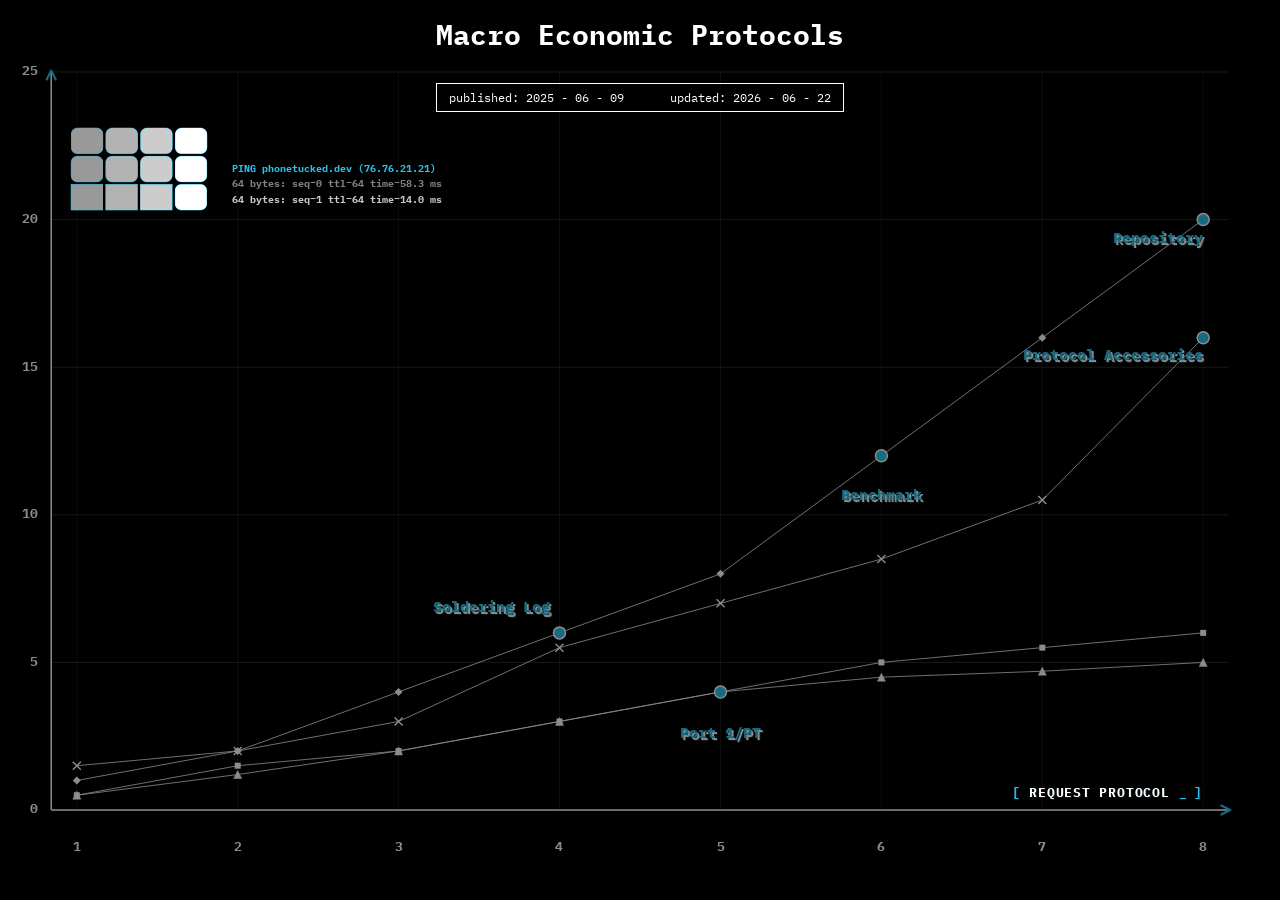
==== index.html @ 2f8aa79f "Ping readout (mobile): shrink font 9px->8px (font only; both lines & placement unchanged). Bump gall" ====
<!doctype html>
<html lang="en">
<head>
<meta charset="utf-8">
<title>Macro Economic Protocols</title>
<meta name="viewport" content="width=device-width,initial-scale=1">
<meta name="description" content="1'S">
<link rel="preconnect" href="https://fonts.googleapis.com">
<link rel="preconnect" href="https://fonts.gstatic.com" crossorigin>
<link href="https://fonts.googleapis.com/css2?family=IBM+Plex+Mono:wght@400;500;700&display=swap" rel="stylesheet">
<link href="gallery.css?v=82" rel="stylesheet" type="text/css" media="all">
</head>
<body class="home">
<header class="home-title">
  <div class="title-wrap">
    <h1>Macro Economic Protocols</h1>
    <div class="home-legend"><span>published: 2025 - 06 - 09</span><span>updated: 2026 - 06 - 22</span></div>
  </div>
</header>
<figure id="chart">
<svg width="100%" height="100%" preserveAspectRatio="none" role="img" aria-label="Macro Economic Protocols — line chart">
  <defs>
    <path id="mk-navy" d="M0,-4 L4,0 L0,4 L-4,0 Z" fill="#ffffff"/>
    <rect id="mk-magenta" x="-3" y="-3" width="6" height="6" fill="#ffffff"/>
    <path id="mk-yellow" d="M0,-4 L4,4 L-4,4 Z" fill="#ffffff" stroke="#ffffff" stroke-width="0.5"/>
    <path id="mk-cyan" d="M-4,-4 L4,4 M4,-4 L-4,4" stroke="#ffffff" stroke-width="1.4"/>
    <marker id="axis-arrow" markerWidth="10" markerHeight="10" refX="7" refY="5" orient="auto" markerUnits="strokeWidth">
      <path d="M2,2 L8,5 L2,8" fill="none" stroke="#29c2ec" stroke-width="1.4" stroke-linecap="round" stroke-linejoin="round"/>
    </marker>
  </defs>
  <g class="grid">
    <line x1="4%" y1="90.0%" x2="96%" y2="90.0%"/>
    <line x1="4%" y1="73.6%" x2="96%" y2="73.6%"/>
    <line x1="4%" y1="57.2%" x2="96%" y2="57.2%"/>
    <line x1="4%" y1="40.8%" x2="96%" y2="40.8%"/>
    <line x1="4%" y1="24.4%" x2="96%" y2="24.4%"/>
    <line x1="4%" y1="8.0%" x2="96%" y2="8.0%"/>
    <line class="vline" x1="6.0%" y1="8%" x2="6.0%" y2="90%"/>
    <line class="vline" x1="18.57%" y1="8%" x2="18.57%" y2="90%"/>
    <line class="vline" x1="31.14%" y1="8%" x2="31.14%" y2="90%"/>
    <line class="vline" x1="43.71%" y1="8%" x2="43.71%" y2="90%"/>
    <line class="vline" x1="56.29%" y1="8%" x2="56.29%" y2="90%"/>
    <line class="vline" x1="68.86%" y1="8%" x2="68.86%" y2="90%"/>
    <line class="vline" x1="81.43%" y1="8%" x2="81.43%" y2="90%"/>
    <line class="vline" x1="94.0%" y1="8%" x2="94.0%" y2="90%"/>
  </g>
  <line class="axis" x1="4%" y1="90%" x2="4%" y2="8%" marker-end="url(#axis-arrow)"/>
  <line class="axis" x1="4%" y1="90%" x2="96%" y2="90%" marker-end="url(#axis-arrow)"/>
  <g class="axis-label" text-anchor="end" dominant-baseline="middle">
    <text x="3%" y="90.0%">0</text>
    <text x="3%" y="73.6%">5</text>
    <text x="3%" y="57.2%">10</text>
    <text x="3%" y="40.8%">15</text>
    <text x="3%" y="24.4%">20</text>
    <text x="3%" y="8.0%">25</text>
  </g>
  <g class="axis-label" text-anchor="middle">
    <text x="6.0%" y="94.5%">1</text>
    <text x="18.57%" y="94.5%">2</text>
    <text x="31.14%" y="94.5%">3</text>
    <text x="43.71%" y="94.5%">4</text>
    <text x="56.29%" y="94.5%">5</text>
    <text x="68.86%" y="94.5%">6</text>
    <text x="81.43%" y="94.5%">7</text>
    <text x="94.0%" y="94.5%">8</text>
  </g>
  <g class="series" stroke="#ffffff">
    <line x1="6.0%" y1="88.36%" x2="18.57%" y2="85.08%"/>
    <line x1="18.57%" y1="85.08%" x2="31.14%" y2="83.44%"/>
    <line x1="31.14%" y1="83.44%" x2="43.71%" y2="80.16%"/>
    <line x1="43.71%" y1="80.16%" x2="56.29%" y2="76.88%"/>
    <line x1="56.29%" y1="76.88%" x2="68.86%" y2="73.6%"/>
    <line x1="68.86%" y1="73.6%" x2="81.43%" y2="71.96%"/>
    <line x1="81.43%" y1="71.96%" x2="94.0%" y2="70.32%"/>
  </g>
  <g class="markers">
    <use href="#mk-magenta" x="6.0%" y="88.36%"/>
    <use href="#mk-magenta" x="18.57%" y="85.08%"/>
    <use href="#mk-magenta" x="31.14%" y="83.44%"/>
    <use href="#mk-magenta" x="43.71%" y="80.16%"/>
    <use href="#mk-magenta" x="56.29%" y="76.88%"/>
    <use href="#mk-magenta" x="68.86%" y="73.6%"/>
    <use href="#mk-magenta" x="81.43%" y="71.96%"/>
    <use href="#mk-magenta" x="94.0%" y="70.32%"/>
  </g>
  <g class="series" stroke="#ffffff">
    <line x1="6.0%" y1="88.36%" x2="18.57%" y2="86.06%"/>
    <line x1="18.57%" y1="86.06%" x2="31.14%" y2="83.44%"/>
    <line x1="31.14%" y1="83.44%" x2="43.71%" y2="80.16%"/>
    <line x1="43.71%" y1="80.16%" x2="56.29%" y2="76.88%"/>
    <line x1="56.29%" y1="76.88%" x2="68.86%" y2="75.24%"/>
    <line x1="68.86%" y1="75.24%" x2="81.43%" y2="74.58%"/>
    <line x1="81.43%" y1="74.58%" x2="94.0%" y2="73.6%"/>
  </g>
  <g class="markers">
    <use href="#mk-yellow" x="6.0%" y="88.36%"/>
    <use href="#mk-yellow" x="18.57%" y="86.06%"/>
    <use href="#mk-yellow" x="31.14%" y="83.44%"/>
    <use href="#mk-yellow" x="43.71%" y="80.16%"/>
    <use href="#mk-yellow" x="56.29%" y="76.88%"/>
    <use href="#mk-yellow" x="68.86%" y="75.24%"/>
    <use href="#mk-yellow" x="81.43%" y="74.58%"/>
    <use href="#mk-yellow" x="94.0%" y="73.6%"/>
  </g>
  <g class="series" stroke="#ffffff">
    <line x1="6.0%" y1="85.08%" x2="18.57%" y2="83.44%"/>
    <line x1="18.57%" y1="83.44%" x2="31.14%" y2="80.16%"/>
    <line x1="31.14%" y1="80.16%" x2="43.71%" y2="71.96%"/>
    <line x1="43.71%" y1="71.96%" x2="56.29%" y2="67.04%"/>
    <line x1="56.29%" y1="67.04%" x2="68.86%" y2="62.12%"/>
    <line x1="68.86%" y1="62.12%" x2="81.43%" y2="55.56%"/>
    <line x1="81.43%" y1="55.56%" x2="94.0%" y2="37.52%"/>
  </g>
  <g class="markers">
    <use href="#mk-cyan" x="6.0%" y="85.08%"/>
    <use href="#mk-cyan" x="18.57%" y="83.44%"/>
    <use href="#mk-cyan" x="31.14%" y="80.16%"/>
    <use href="#mk-cyan" x="43.71%" y="71.96%"/>
    <use href="#mk-cyan" x="56.29%" y="67.04%"/>
    <use href="#mk-cyan" x="68.86%" y="62.12%"/>
    <use href="#mk-cyan" x="81.43%" y="55.56%"/>
    <use href="#mk-cyan" x="94.0%" y="37.52%"/>
  </g>
  <g class="series" stroke="#ffffff">
    <line x1="6.0%" y1="86.72%" x2="18.57%" y2="83.44%"/>
    <line x1="18.57%" y1="83.44%" x2="31.14%" y2="76.88%"/>
    <line x1="31.14%" y1="76.88%" x2="43.71%" y2="70.32%"/>
    <line x1="43.71%" y1="70.32%" x2="56.29%" y2="63.76%"/>
    <line x1="56.29%" y1="63.76%" x2="68.86%" y2="50.64%"/>
    <line x1="68.86%" y1="50.64%" x2="81.43%" y2="37.52%"/>
    <line x1="81.43%" y1="37.52%" x2="94.0%" y2="24.4%"/>
  </g>
  <g class="markers">
    <use href="#mk-navy" x="6.0%" y="86.72%"/>
    <use href="#mk-navy" x="18.57%" y="83.44%"/>
    <use href="#mk-navy" x="31.14%" y="76.88%"/>
    <use href="#mk-navy" x="43.71%" y="70.32%"/>
    <use href="#mk-navy" x="56.29%" y="63.76%"/>
    <use href="#mk-navy" x="68.86%" y="50.64%"/>
    <use href="#mk-navy" x="81.43%" y="37.52%"/>
    <use href="#mk-navy" x="94.0%" y="24.4%"/>
  </g>
  <a class="link-point lp-navy" href="https://www.are.na/phonetucked/channels">
    <circle cx="94.0%" cy="24.4%" r="6"/>
    <text class="link-label" x="94%" y="27%" text-anchor="end">Repository</text>
  </a>
  <a class="link-point lp-cyan" href="protocol-accessories/">
    <circle cx="94.0%" cy="37.52%" r="6"/>
    <text class="link-label" x="94%" y="40%" text-anchor="end">Protocol Accessories</text>
  </a>
  <a class="link-point lp-navy" href="phonetucked-benchmark/">
    <circle cx="68.86%" cy="50.64%" r="6"/>
    <text class="link-label" x="68.86%" y="55.5%" text-anchor="middle">Benchmark</text>
  </a>
  <a class="link-point lp-magenta" href="https://www.instagram.com/phonetucked/?hl=en">
    <circle cx="56.29%" cy="76.88%" r="6"/>
    <text class="link-label" x="56.29%" y="82%" text-anchor="middle">Port 1/PT</text>
  </a>
  <a class="link-point lp-magenta" href="soldering-log/">
    <circle cx="43.71%" cy="70.32%" r="6"/>
    <text class="link-label" x="43%" y="68%" text-anchor="end">Soldering Log</text>
  </a>
</svg>
<div class="home-stack">
  <img class="home-logo" src="logo.png" alt="phonetucked">
</div>
<a class="rp-link" href="commissions/" aria-label="request protocol"><span class="br l" aria-hidden="true">[</span> REQUEST PROTOCOL <span class="cur" aria-hidden="true">_</span> <span class="br r" aria-hidden="true">]</span></a>
</figure>
<script src="gallery.js?v=5"></script>
</body>
</html>
---- gallery.css ----
body {
    font-family: "IBM Plex Mono", ui-monospace, "SF Mono", Menlo, Consolas, "Courier New", monospace;
    color: #ffffff;
    font-size: 1em;
    background-color: #000000;
    font-weight: 700;
    /* layout: stack vertically, footer top -> content -> title bottom */
    display: flex;
    flex-direction: column;
    min-height: 100vh;
    margin: 0;
}
footer         { order: 1; }
body > section { order: 2; }
header { order: 3; margin-top: auto; }

a,
a:visited {
    color: #808080;;
    text-shadow: 1px 1px rgba(36, 168, 238, 0.166);
    font-weight: bold;
    text-decoration: none;
}
a:hover {
    font-weight: normal;
}

header,
section,
footer {
    margin: 20px;
}

header {
    margin: 20px;
    margin-top: auto;
}

h1 {
    color: #ffffff;
    text-align: left;
    font-size: 3.5rem;
    margin: 25px;
    text-shadow: 4px 4px rgba(26, 99, 52, 1);
}
h1 img { display: none; }


nav {
    margin: 10px;
    clear: both;
}
ul {
    padding-left: 20px;
}

footer {
    text-align: center;
    padding-top: 20px;
    clear: both;
    font-size: 0.75em;
}

#wrapper {
    margin: 40px auto;
    max-width: 1200px;
}

/* Gallery Pages */
#photos {
    display: flex;
    align-items: flex-start;
    flex-wrap: wrap;
}
#photos figure {
    margin: 5px;
    max-width: min-content;
}
#photos img {
    /* Enable this for pixel art!! */
    image-rendering: pixelated;
    filter: drop-shadow(0px 0px 30px rgba(128, 128, 128, 0.4));
}
#photos span {
    text-align: center;
    display: block;
}
#photos figcaption {
    padding: 10px 0px;
}

.page-links {
    text-align: center;
}
.page-links ul {
    padding: 0px 5px;
    display: inline-block;
}
.page-links li {
    list-style: none;
    display: inline;
    margin: 0px 5px;
}
.page-links li:after {
    content: ",";
}

/* Mobile Styling */
@media (max-width: 800px) {
    #photos figure {
        width: 95%;
        max-width: unset;
    }
    #photos img {
        width: 100%;
    }
}

/* JavaScript viewer */
#js-viewer {
    position: fixed;
    top: 0px;
    left: 0px;
    width: 100%;
    height: 100%;
    z-index: 1000;
    background-color: rgba(0, 0, 0, 0.6);
    filter: drop-shadow(0px 0px 50px rgba(128, 128, 128, 1));
    display: flex;
    flex-flow: column;
    justify-content: center;
    align-items: center;
}
#js-viewer img {
    max-width: 95%;
    max-height: 80%;
    height: auto;
    width: auto;
}
#js-viewer span {
    margin-top: 10px;
}
#js-viewer span button {
    font-family: "IBM Plex Mono", ui-monospace, "SF Mono", Menlo, Consolas, "Courier New", monospace;
    font-size: 2em;
    font-weight: bold;
    line-height: 1;
    padding: 0px 12px;
    color: #ffffff;
    border: none;
    background: transparent;
    cursor: pointer;
}
#js-viewer span button:hover {
    opacity: 0.6;
}
.contact-sheet img {
    width: 250px;
    height: auto;
    image-rendering: auto;
}

/* ===== Homepage chart ===== */
body.home {
    margin: 0;
    overflow: hidden;
}
#chart {
    position: fixed;
    top: 0;
    left: 0;
    margin: 0;
    width: 100vw;
    height: 100vh;
    height: calc(85svh + 15lvh); /* a notch past the visible area to trim the black gap above Safari's toolbar */
    max-width: none;
    background-color: transparent;
}
#chart svg {
    display: block;
    width: 100%;
    height: 100%;
    background-color: transparent;
    opacity: 0.55;
    font-family: "IBM Plex Mono", ui-monospace, "SF Mono", Menlo, Consolas, "Courier New", monospace;
}

/* Homepage title: crisp HTML overlay (not faded by the graph) */
body.home header.home-title {
    position: fixed;
    top: 0; left: 0; right: 0;
    z-index: 3;
    display: flex;
    justify-content: center;
    padding: 16px 24px;
    margin: 0;
    pointer-events: none;
}
body.home header.home-title h1 {
    margin: 0;
    font-family: "IBM Plex Mono", ui-monospace, "SF Mono", Menlo, Consolas, "Courier New", monospace;
    font-size: 28px;
    font-weight: bold;
    color: #ffffff;
    text-shadow: none;
    pointer-events: auto;
}
/* stack the legend directly under the title, matched to its width */
body.home header.home-title .title-wrap {
    display: flex;
    flex-direction: column;
    align-items: stretch;
    pointer-events: auto;
}
#chart .grid line {
    stroke: rgba(255, 255, 255, 0.30);
    stroke-width: 0.6;
}
#chart .grid .vline {
    stroke: rgba(255, 255, 255, 0.16);
}
#chart .axis {
    stroke: #ffffff;
    stroke-width: 1.5;
}
#chart .axis-label text {
    font-size: 13px;
    fill: #ffffff;
}
#chart .series line {
    stroke-width: 0.8;
}

/* Clickable index points */
#chart .link-point { cursor: pointer; }
#chart .link-point circle {
    stroke: #ffffff;
    stroke-width: 1.5;
    transform-box: fill-box;
    transform-origin: center;
    transition: transform 0.2s cubic-bezier(0.34, 1.56, 0.64, 1),
                filter 0.2s ease;
}
#chart .lp-navy circle { fill: #29c2ec; }
#chart .lp-cyan circle { fill: #29c2ec; }
#chart .lp-magenta circle { fill: #29c2ec; }
/* Nodes pop up on hover / click */
#chart .link-point:hover circle,
#chart .link-point:focus circle,
#chart .link-point:active circle {
    transform: translateY(-2px) scale(1.3);
    filter: drop-shadow(0 0 3px #ffffff) drop-shadow(0 0 6px #ffffff);
}
#chart .link-point:active circle {
    transform: scale(1.15);
}
#chart .link-label {
    font-size: 15px;
    font-weight: bold;
    fill: #29c2ec;
    filter: drop-shadow(2px 2px 0 #ffffff);
    pointer-events: none;
    transform-box: fill-box;
    transform-origin: center;
    transition: transform 0.2s cubic-bezier(0.34, 1.56, 0.64, 1);
}
#chart .link-point:hover .link-label,
#chart .link-point:focus .link-label {
    transform: translateY(-3px) scale(1.06);
}

/* Top-left overlay column: legend + logo + request-protocol button */
body.home .home-stack {
    position: fixed;
    top: 13%;
    left: 5%;
    z-index: 3;
    display: flex;
    flex-direction: row;
    align-items: flex-end;
    gap: 18px;
}

/* Legend box (HTML overlay carrying the publish/update dates) */
body.home .home-legend {
    display: flex;
    justify-content: space-between;
    gap: 18px;
    width: 100%;
    box-sizing: border-box;
    margin-top: 30px;
    border: 1px solid #ffffff;
    padding: 6px 12px;
    background: rgba(0, 0, 0, 0.65);
    font-family: "IBM Plex Mono", ui-monospace, "SF Mono", Menlo, Consolas, "Courier New", monospace;
    font-size: 12px;
    font-weight: 400;
    color: #ffffff;
    white-space: nowrap;
}

/* Logo under the legend */
body.home .home-logo {
    display: block;
    width: 150px;
    height: auto;
}

/* Request Protocol: bracketed text link under the logo.
   White words, cyan brackets + cyan blinking caret; brackets spread on hover. */
body.home .rp-link {
    position: fixed;
    right: 6%;
    bottom: 11%;
    z-index: 3;
    font-family: "IBM Plex Mono", ui-monospace, "SF Mono", Menlo, Consolas, "Courier New", monospace;
    font-size: 13px;
    letter-spacing: 0.06em;
    color: #ffffff;
    text-decoration: none;
    white-space: nowrap;
    transition: text-shadow 0.2s ease;
}
body.home .rp-link .br {
    display: inline-block;
    color: #29c2ec;
    transition: transform 0.25s ease;
}
body.home .rp-link .cur {
    display: inline-block;
    width: 0.55em;
    color: #29c2ec;
    animation: cblink 1.06s steps(1) infinite;
}
@keyframes cblink { 50% { opacity: 0; } }
body.home .rp-link:hover,
body.home .rp-link:focus {
    text-shadow: 0 0 9px rgba(41, 194, 236, 0.45);
}
body.home .rp-link:hover .l,
body.home .rp-link:focus .l { transform: translateX(-12px); }
body.home .rp-link:hover .r,
body.home .rp-link:focus .r { transform: translateX(12px); }
@media (prefers-reduced-motion: reduce) {
    body.home .rp-link .cur { animation: none; }
}

/* Smaller screens: shrink the chart text + stack the legend */
@media (max-width: 800px) {
    #chart .axis-label text { font-size: 11px; }
    #chart .link-label { font-size: 13px; }
    body.home .home-stack {
        position: absolute;
        top: auto;
        bottom: 75.6%; /* logo bottom edge rests on the value-20 gridline (24.4% from top) */
        gap: 5px;
    }
    body.home .home-legend {
        align-self: center;
        width: auto;
        margin-top: 12px;
        gap: 10px;
        padding: 4px 8px;
        font-size: 8px;
        -webkit-text-size-adjust: 100%;
        text-size-adjust: 100%;
    }
    body.home .home-logo { width: 104px; }
    body.home .rp-link { position: absolute; top: auto; bottom: 11.5%; right: 7%; font-size: 11px; } /* just above the x-axis baseline (value 0 @ 90% from top) */
    body.home header.home-title h1 { font-size: 22px; }
    body.gallery-graph header h1 { font-size: 20px; }
    /* longer titles (e.g. Protocol Accessories) shrink to stay on one line like Benchmark */
    body.gallery-graph header h1.compact { font-size: 16px; }
}

/* ===== Gallery pages: photos travel up a graph ===== */
body.gallery-graph {
    margin: 0;
    min-height: 100vh;
    overflow-x: hidden;
    background-color: #000000;
    font-family: "IBM Plex Mono", ui-monospace, "SF Mono", Menlo, Consolas, "Courier New", monospace;
}

/* white grid + faded red connecting line behind the photos */
.graph-bg {
    position: fixed;
    top: 0;
    left: 0;
    width: 100vw;
    height: 100vh;
    height: 100svh;
    opacity: 0.55;
    pointer-events: none;
    z-index: 0;
}
.graph-bg .grid line { stroke: rgba(255, 255, 255, 0.30); stroke-width: 0.6; }
.graph-bg .grid .vline { stroke: rgba(255, 255, 255, 0.16); }
.graph-bg .axis { stroke: #29c2ec; stroke-width: 1.5; }
.graph-bg .series line { stroke: #ffffff; stroke-width: 0.8; }

/* header: back link + title */
body.gallery-graph header {
    position: fixed;
    top: 0; left: 0; right: 0;
    z-index: 3;
    display: flex;
    justify-content: space-between;
    align-items: center;
    padding: 16px 24px;
    margin: 0;
    pointer-events: none;
}
body.gallery-graph header a,
body.gallery-graph header h1 { pointer-events: auto; }
body.gallery-graph header h1 {
    margin: 0;
    font-family: "IBM Plex Mono", ui-monospace, "SF Mono", Menlo, Consolas, "Courier New", monospace;
    font-size: 28px;
    font-weight: bold;
    color: #ffffff;
    text-shadow: none;
}
body.gallery-graph header a.back {
    color: #ffffff;
    font-weight: bold;
    text-decoration: none;
    text-shadow: none;
    white-space: nowrap;
}
body.gallery-graph header a.back:hover { text-decoration: underline; }

/* photos as data points along the line */
body.gallery-graph #photos {
    position: fixed;
    top: 0;
    left: 0;
    width: 100vw;
    height: 100vh;
    height: 100svh;
    margin: 0;
    padding: 0;
    background: none;
    border: none;
    z-index: 1;
}
body.gallery-graph #photos figure {
    position: absolute;
    transform: translate(-50%, -50%);
    margin: 0;
    width: 8vw;
    max-width: 120px;
    min-width: 60px;
    text-align: center;
}
body.gallery-graph #photos figure a { display: block; }
body.gallery-graph #photos figure img {
    display: block;
    width: 100%;
    height: auto;
    image-rendering: auto;
    filter: none;
    background: #000000;
    cursor: pointer;
    transition: transform 0.2s cubic-bezier(0.34, 1.56, 0.64, 1);
}
body.gallery-graph #photos figure:hover { z-index: 5; }
body.gallery-graph #photos figure:hover img {
    transform: scale(1.6) translateY(-4px);
}
/* filename caption: hidden (photos sit clean on the line) */
body.gallery-graph #photos .photo-filename { display: none; }

/* footer: published / updated */
body.gallery-graph footer {
    position: fixed;
    bottom: 8px;
    left: 50%;
    transform: translateX(-50%);
    z-index: 3;
    margin: 0;
    border: 1px solid #ffffff;
    padding: 5px 12px;
    background: rgba(0, 0, 0, 0.65);
    text-align: center;
    font-size: 11px;
    color: #ffffff;
    white-space: nowrap;
}

/* Ambient `ping` readout (#pt-ping, injected by gallery.js).
   Header line cyan, replies muted with the latest one brightened. */
.ping {
    font-family: "IBM Plex Mono", ui-monospace, "SF Mono", Menlo, Consolas, "Courier New", monospace;
    font-size: 10px;
    line-height: 1.55;
    color: #808080;
    pointer-events: none;
    user-select: none;
    white-space: nowrap;
}
.ping .ping-h { color: #29c2ec; }
.ping .ping-b div:last-child { color: #c8c8c8; }

/* Gallery / soldering-log pages: pinned bottom-right. */
body.gallery-graph .ping {
    position: fixed;
    right: 4%;
    bottom: 13%;
    z-index: 2;
    text-align: right;
}

/* Homepage: lives inside .home-stack (now a row), so it sits to the right of
   the logo, bottom-aligned with it. */
body.home .ping {
    margin-bottom: 14px;
}

/* Mobile: keep it, but smaller and trimmed to a single line (latest reply only,
   no header). On the homepage it drops UNDER the logo instead of to its right. */
@media (max-width: 600px) {
    .ping {
        font-size: 8px;
    }
    /* two lines: the PING header + the latest reply only */
    .ping .ping-b div:not(:last-child) { display: none; }

    /* homepage: centered just under the legend (published/updated box up top) */
    body.home .ping {
        position: fixed;
        top: 94px;
        left: 50%;
        transform: translateX(-50%);
        bottom: auto;
        margin: 0;
        text-align: center;
    }

    /* galleries / soldering log: top-right, just under the header title */
    body.gallery-graph .ping {
        top: 72px;
        right: 24px;
        bottom: auto;
    }
}
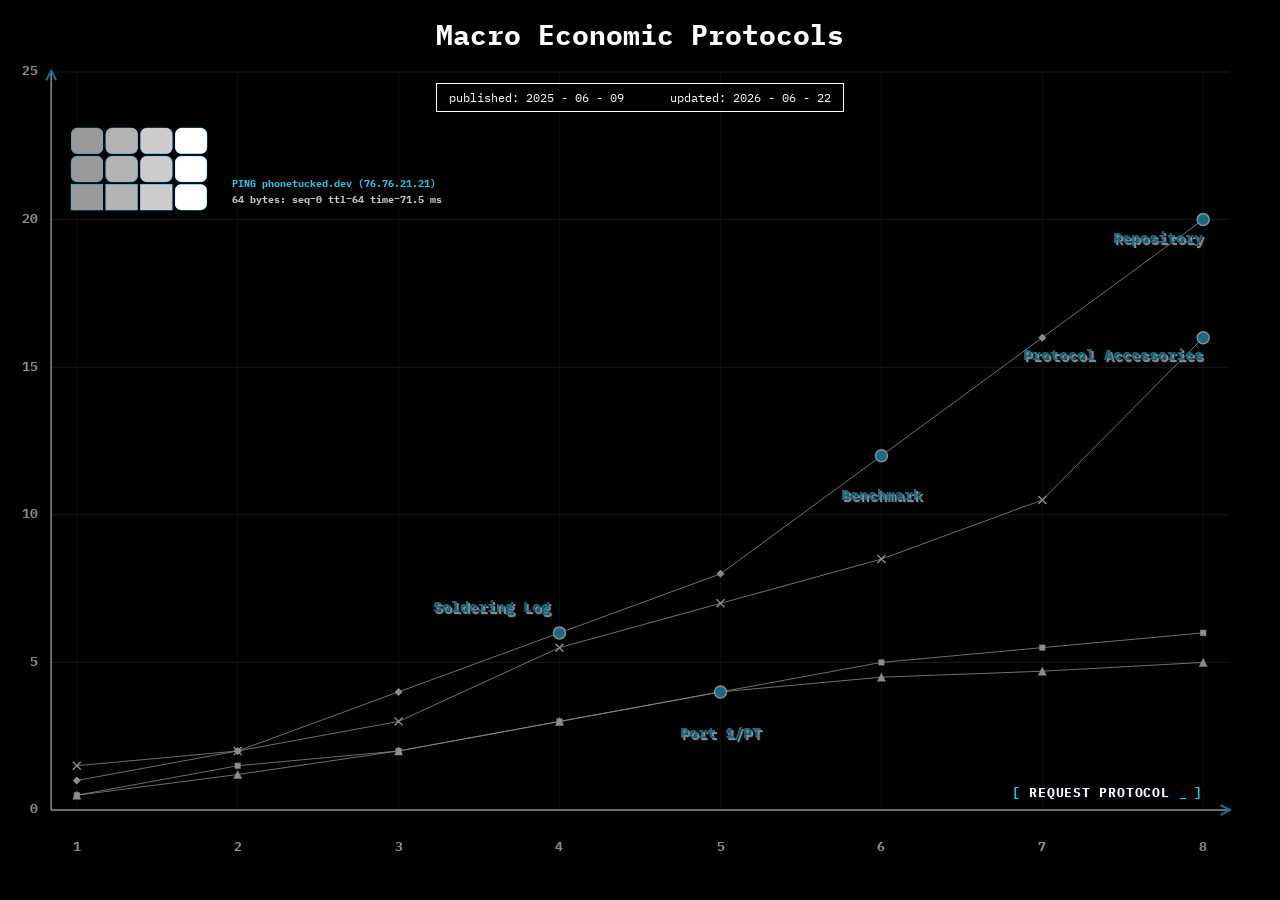
==== commit 478f1432: "Ping readout (mobile): drop font 8px->7px. Bump gallery.css v82->83" ====
--- a/index.html
+++ b/index.html
@@ -8,7 +8,7 @@
 <link rel="preconnect" href="https://fonts.googleapis.com">
 <link rel="preconnect" href="https://fonts.gstatic.com" crossorigin>
 <link href="https://fonts.googleapis.com/css2?family=IBM+Plex+Mono:wght@400;500;700&display=swap" rel="stylesheet">
-<link href="gallery.css?v=82" rel="stylesheet" type="text/css" media="all">
+<link href="gallery.css?v=83" rel="stylesheet" type="text/css" media="all">
 </head>
 <body class="home">
 <header class="home-title">
--- a/gallery.css
+++ b/gallery.css
@@ -521,7 +521,7 @@
    no header). On the homepage it drops UNDER the logo instead of to its right. */
 @media (max-width: 600px) {
     .ping {
-        font-size: 8px;
+        font-size: 7px;
     }
     /* two lines: the PING header + the latest reply only */
     .ping .ping-b div:not(:last-child) { display: none; }
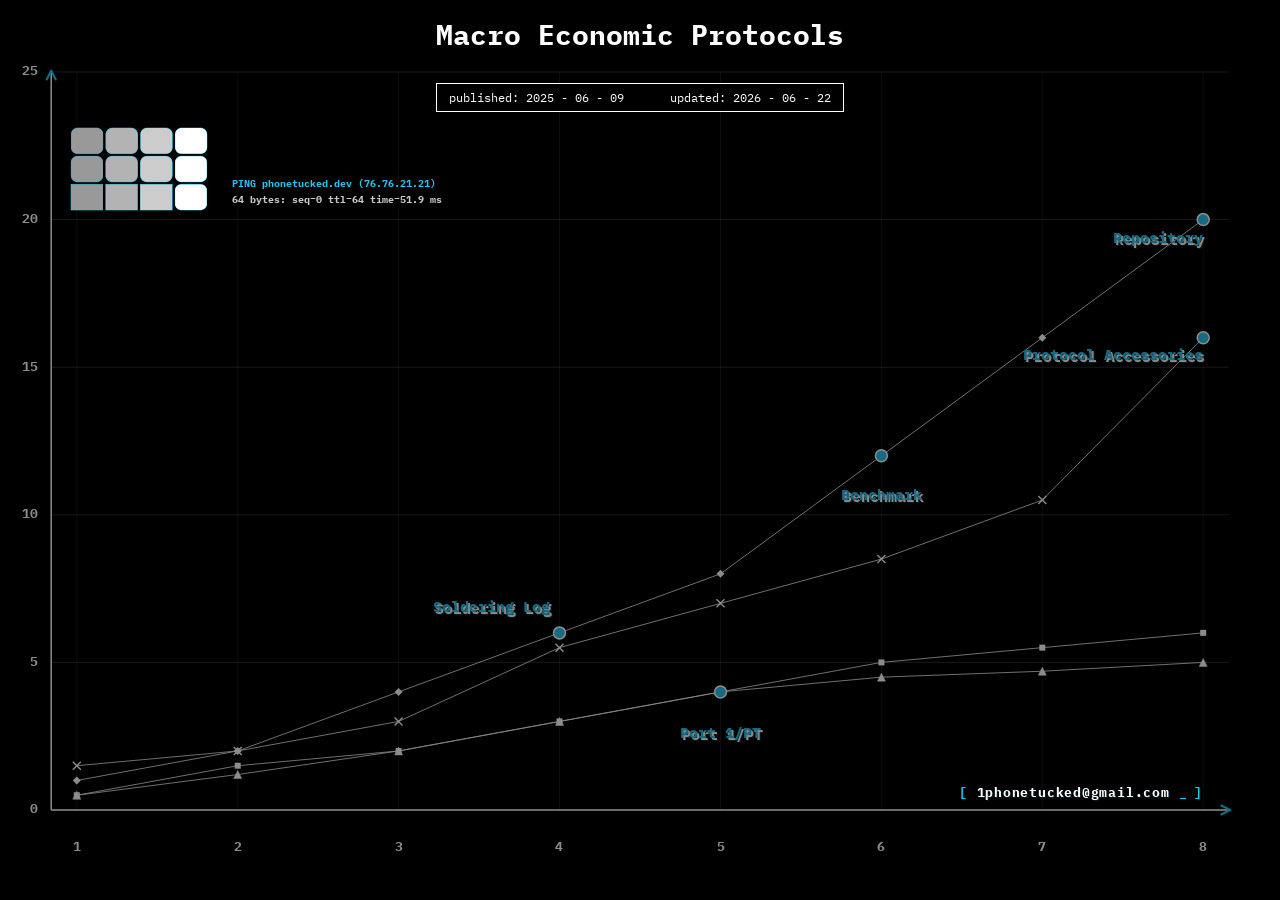
==== commit bce4dce8: "Scrap commission form: replace homepage CTA with mailto email; remove form page, /api functions, and" ====
--- a/index.html
+++ b/index.html
@@ -164,7 +164,7 @@
 <div class="home-stack">
   <img class="home-logo" src="logo.png" alt="phonetucked">
 </div>
-<a class="rp-link" href="commissions/" aria-label="request protocol"><span class="br l" aria-hidden="true">[</span> REQUEST PROTOCOL <span class="cur" aria-hidden="true">_</span> <span class="br r" aria-hidden="true">]</span></a>
+<a class="rp-link" href="mailto:1phonetucked@gmail.com" aria-label="email 1phonetucked@gmail.com"><span class="br l" aria-hidden="true">[</span> 1phonetucked@gmail.com <span class="cur" aria-hidden="true">_</span> <span class="br r" aria-hidden="true">]</span></a>
 </figure>
 <script src="gallery.js?v=5"></script>
 </body>
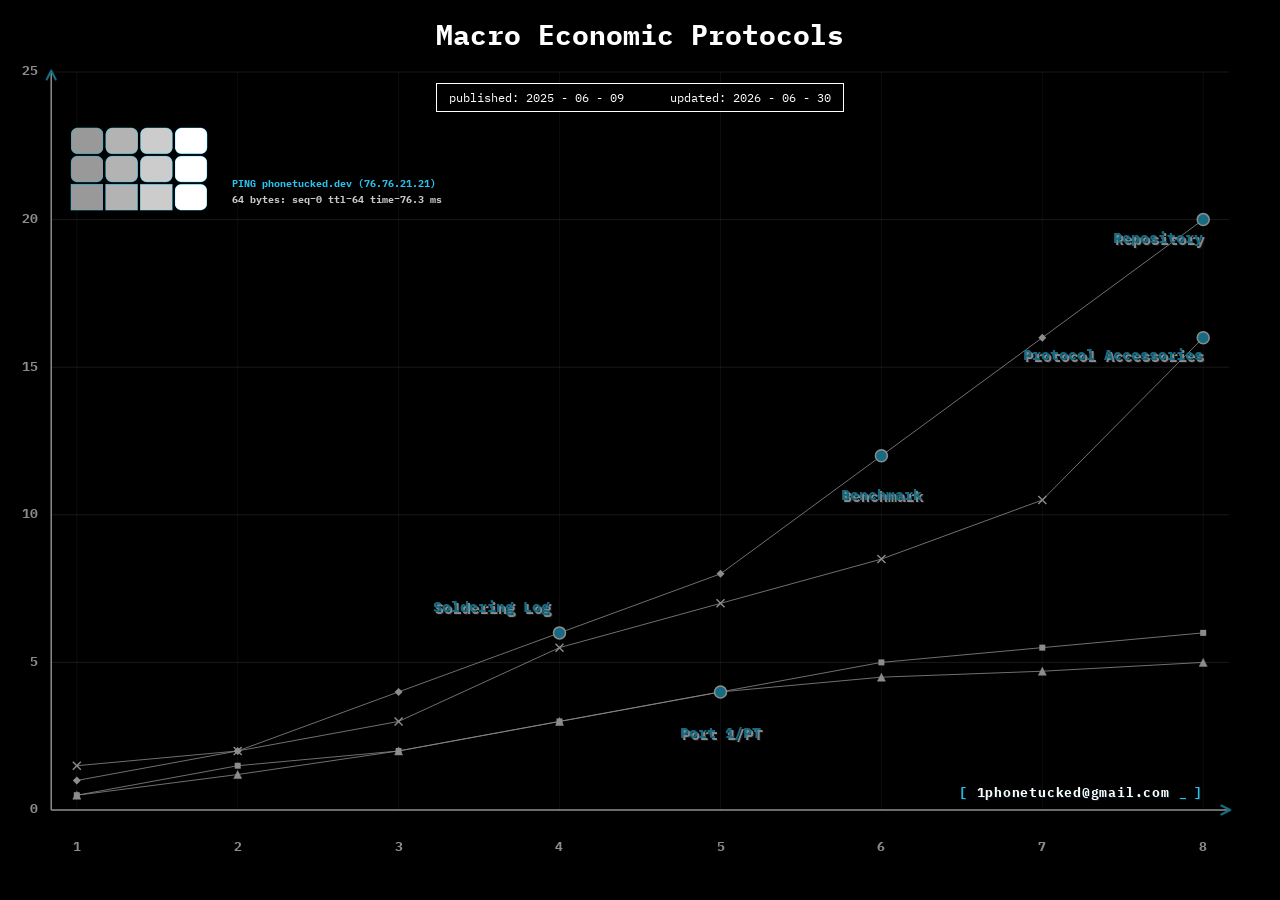
==== commit 11c81a0b: "Homepage: update 'updated' date to 2026-06-30" ====
--- a/index.html
+++ b/index.html
@@ -14,7 +14,7 @@
 <header class="home-title">
   <div class="title-wrap">
     <h1>Macro Economic Protocols</h1>
-    <div class="home-legend"><span>published: 2025 - 06 - 09</span><span>updated: 2026 - 06 - 22</span></div>
+    <div class="home-legend"><span>published: 2025 - 06 - 09</span><span>updated: 2026 - 06 - 30</span></div>
   </div>
 </header>
 <figure id="chart">
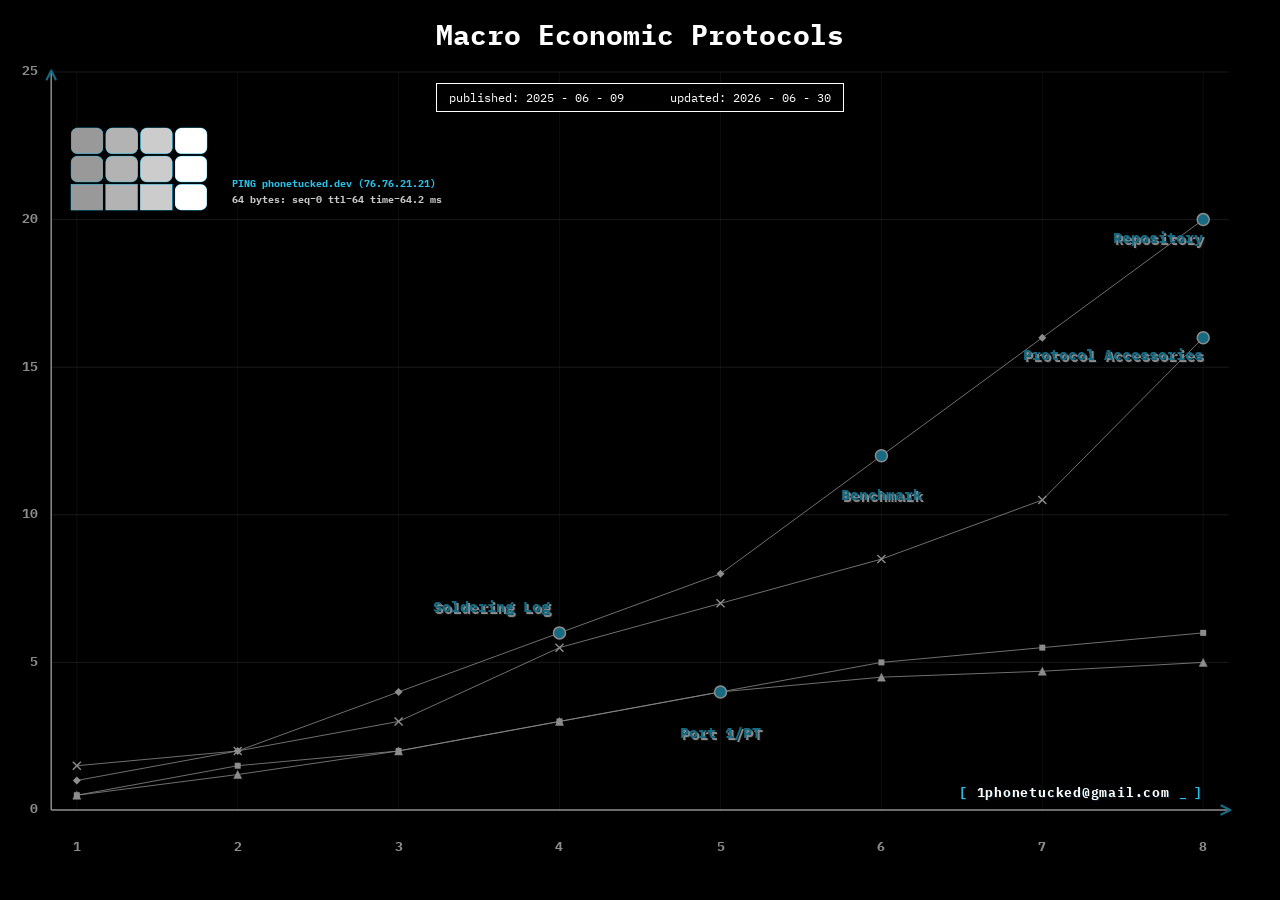
==== commit 46f79f6b: "Mobile ping: move gallery/log readout to top-left to clear the top-right photo (gallery.css v83->84)" ====
--- a/index.html
+++ b/index.html
@@ -8,7 +8,7 @@
 <link rel="preconnect" href="https://fonts.googleapis.com">
 <link rel="preconnect" href="https://fonts.gstatic.com" crossorigin>
 <link href="https://fonts.googleapis.com/css2?family=IBM+Plex+Mono:wght@400;500;700&display=swap" rel="stylesheet">
-<link href="gallery.css?v=83" rel="stylesheet" type="text/css" media="all">
+<link href="gallery.css?v=84" rel="stylesheet" type="text/css" media="all">
 </head>
 <body class="home">
 <header class="home-title">
--- a/gallery.css
+++ b/gallery.css
@@ -537,10 +537,14 @@
         text-align: center;
     }
 
-    /* galleries / soldering log: top-right, just under the header title */
+    /* galleries / soldering log: the photo strip climbs bottom-left -> top-right,
+       so pin the readout to the top-LEFT corner (under "back to index") where it
+       stays clear of the top-right photo. */
     body.gallery-graph .ping {
         top: 72px;
-        right: 24px;
+        left: 24px;
+        right: auto;
         bottom: auto;
+        text-align: left;
     }
 }
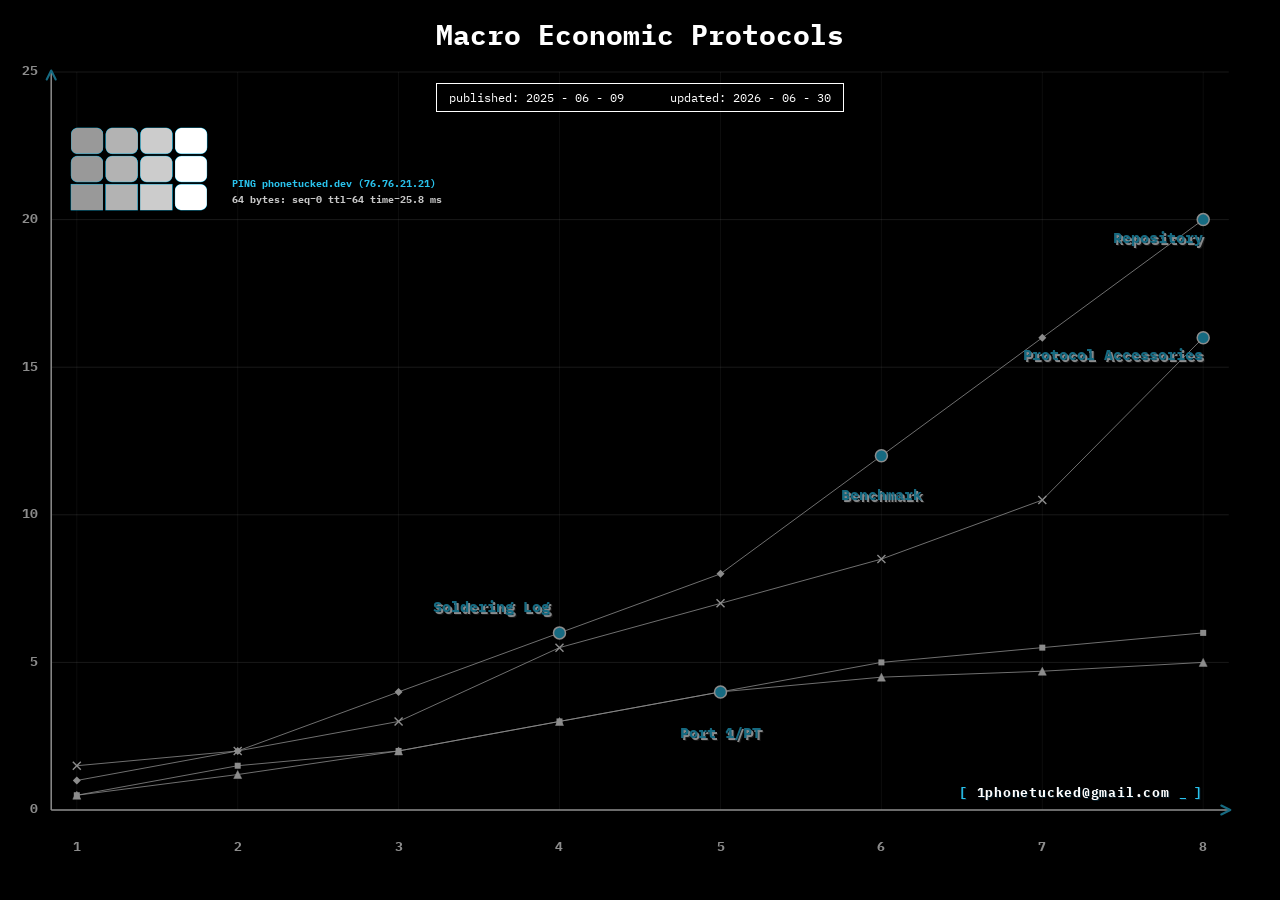
==== commit 6fbf5b5a: "Mobile ping: bottom-right on benchmark/protocol galleries; keep soldering-log top-right (adds .log-g" ====
--- a/index.html
+++ b/index.html
@@ -8,7 +8,7 @@
 <link rel="preconnect" href="https://fonts.googleapis.com">
 <link rel="preconnect" href="https://fonts.gstatic.com" crossorigin>
 <link href="https://fonts.googleapis.com/css2?family=IBM+Plex+Mono:wght@400;500;700&display=swap" rel="stylesheet">
-<link href="gallery.css?v=84" rel="stylesheet" type="text/css" media="all">
+<link href="gallery.css?v=85" rel="stylesheet" type="text/css" media="all">
 </head>
 <body class="home">
 <header class="home-title">
--- a/gallery.css
+++ b/gallery.css
@@ -537,14 +537,25 @@
         text-align: center;
     }
 
-    /* galleries / soldering log: the photo strip climbs bottom-left -> top-right,
-       so pin the readout to the top-LEFT corner (under "back to index") where it
-       stays clear of the top-right photo. */
+    /* galleries (benchmark / protocol-accessories): the photo strip climbs
+       bottom-left -> top-right, so the top-right corner is occupied. Pin the
+       readout to the bottom-RIGHT, which stays empty. */
     body.gallery-graph .ping {
+        top: auto;
+        bottom: 16%;
+        right: 24px;
+        left: auto;
+        text-align: right;
+    }
+
+    /* soldering log: photos sit in the CENTER and the graph scrolls
+       horizontally, so top-right is clear and (being fixed) stays put. Top-left
+       would collide with the cyan y-axis line, so keep this page top-right. */
+    body.gallery-graph.log-graph .ping {
         top: 72px;
-        left: 24px;
-        right: auto;
+        right: 24px;
         bottom: auto;
-        text-align: left;
+        left: auto;
+        text-align: right;
     }
 }
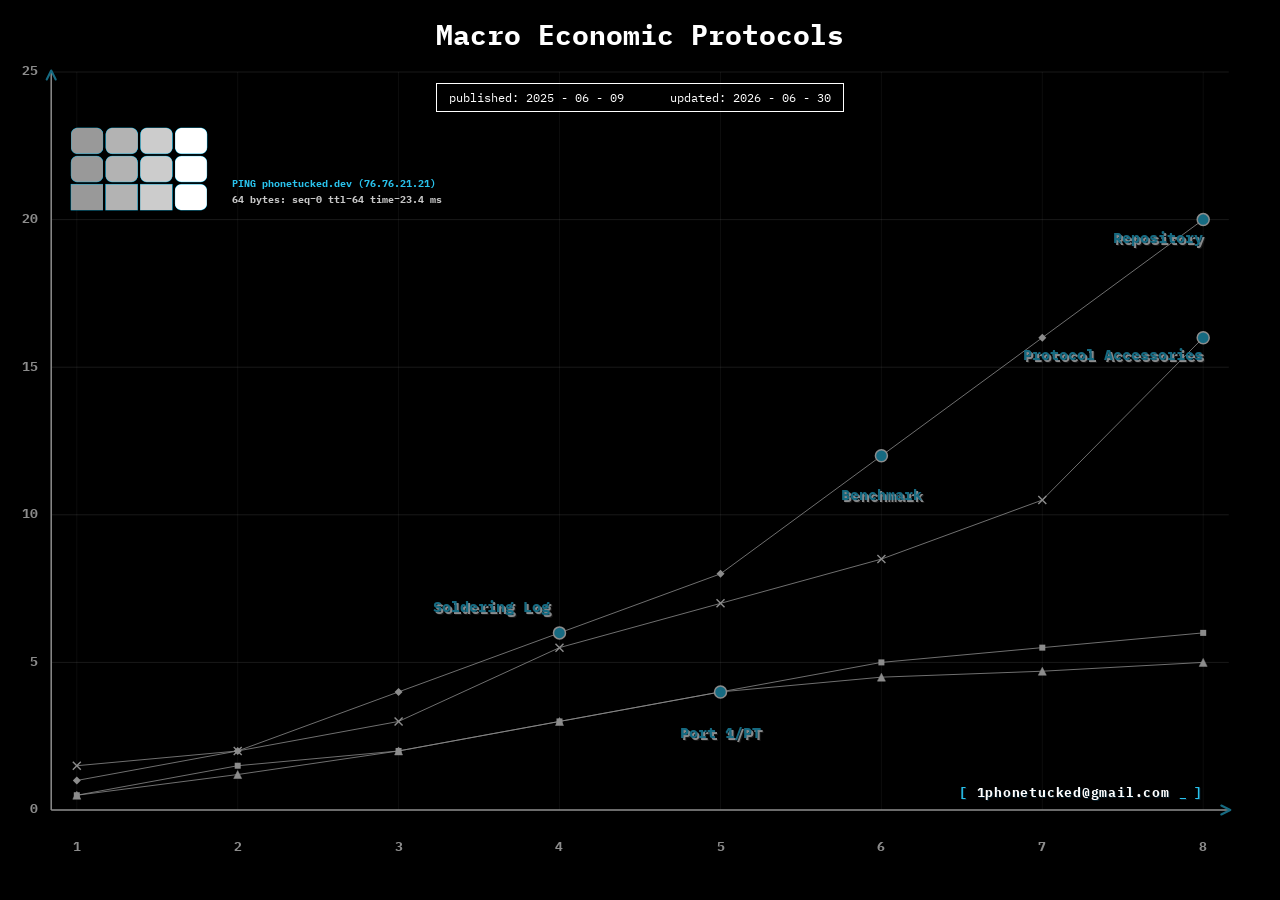
==== commit c7ae7301: "Mobile ping: lower the bottom-right readout on benchmark/protocol (16%->9%; gallery.css v85->86)" ====
--- a/index.html
+++ b/index.html
@@ -8,7 +8,7 @@
 <link rel="preconnect" href="https://fonts.googleapis.com">
 <link rel="preconnect" href="https://fonts.gstatic.com" crossorigin>
 <link href="https://fonts.googleapis.com/css2?family=IBM+Plex+Mono:wght@400;500;700&display=swap" rel="stylesheet">
-<link href="gallery.css?v=85" rel="stylesheet" type="text/css" media="all">
+<link href="gallery.css?v=86" rel="stylesheet" type="text/css" media="all">
 </head>
 <body class="home">
 <header class="home-title">
--- a/gallery.css
+++ b/gallery.css
@@ -542,7 +542,7 @@
        readout to the bottom-RIGHT, which stays empty. */
     body.gallery-graph .ping {
         top: auto;
-        bottom: 16%;
+        bottom: 9%;
         right: 24px;
         left: auto;
         text-align: right;
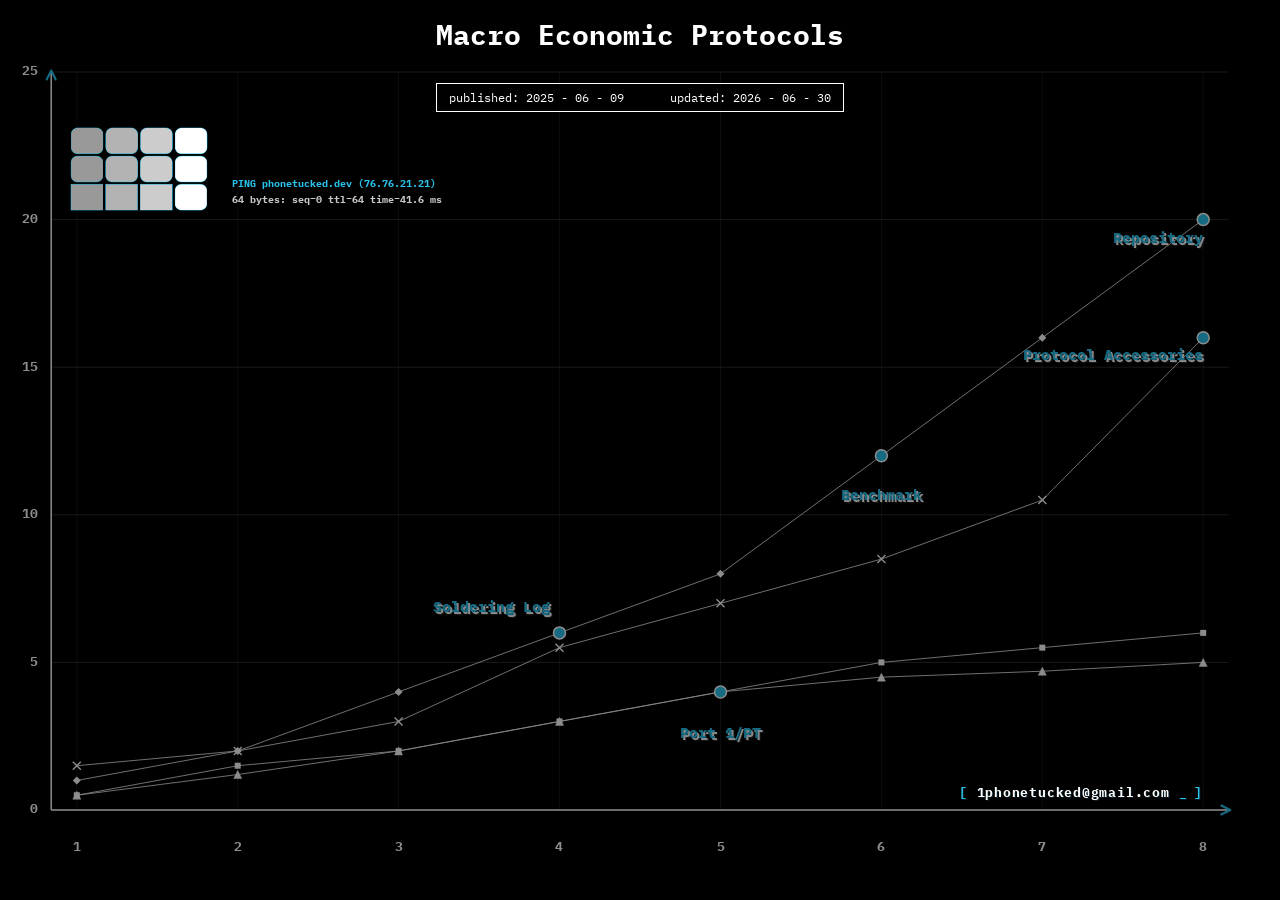
==== commit b5ddfe8b: "Mobile ping: nudge bottom-right readout on benchmark/protocol to 11% (gallery.css v86->87)" ====
--- a/index.html
+++ b/index.html
@@ -8,7 +8,7 @@
 <link rel="preconnect" href="https://fonts.googleapis.com">
 <link rel="preconnect" href="https://fonts.gstatic.com" crossorigin>
 <link href="https://fonts.googleapis.com/css2?family=IBM+Plex+Mono:wght@400;500;700&display=swap" rel="stylesheet">
-<link href="gallery.css?v=86" rel="stylesheet" type="text/css" media="all">
+<link href="gallery.css?v=87" rel="stylesheet" type="text/css" media="all">
 </head>
 <body class="home">
 <header class="home-title">
--- a/gallery.css
+++ b/gallery.css
@@ -542,7 +542,7 @@
        readout to the bottom-RIGHT, which stays empty. */
     body.gallery-graph .ping {
         top: auto;
-        bottom: 9%;
+        bottom: 11%;
         right: 24px;
         left: auto;
         text-align: right;
